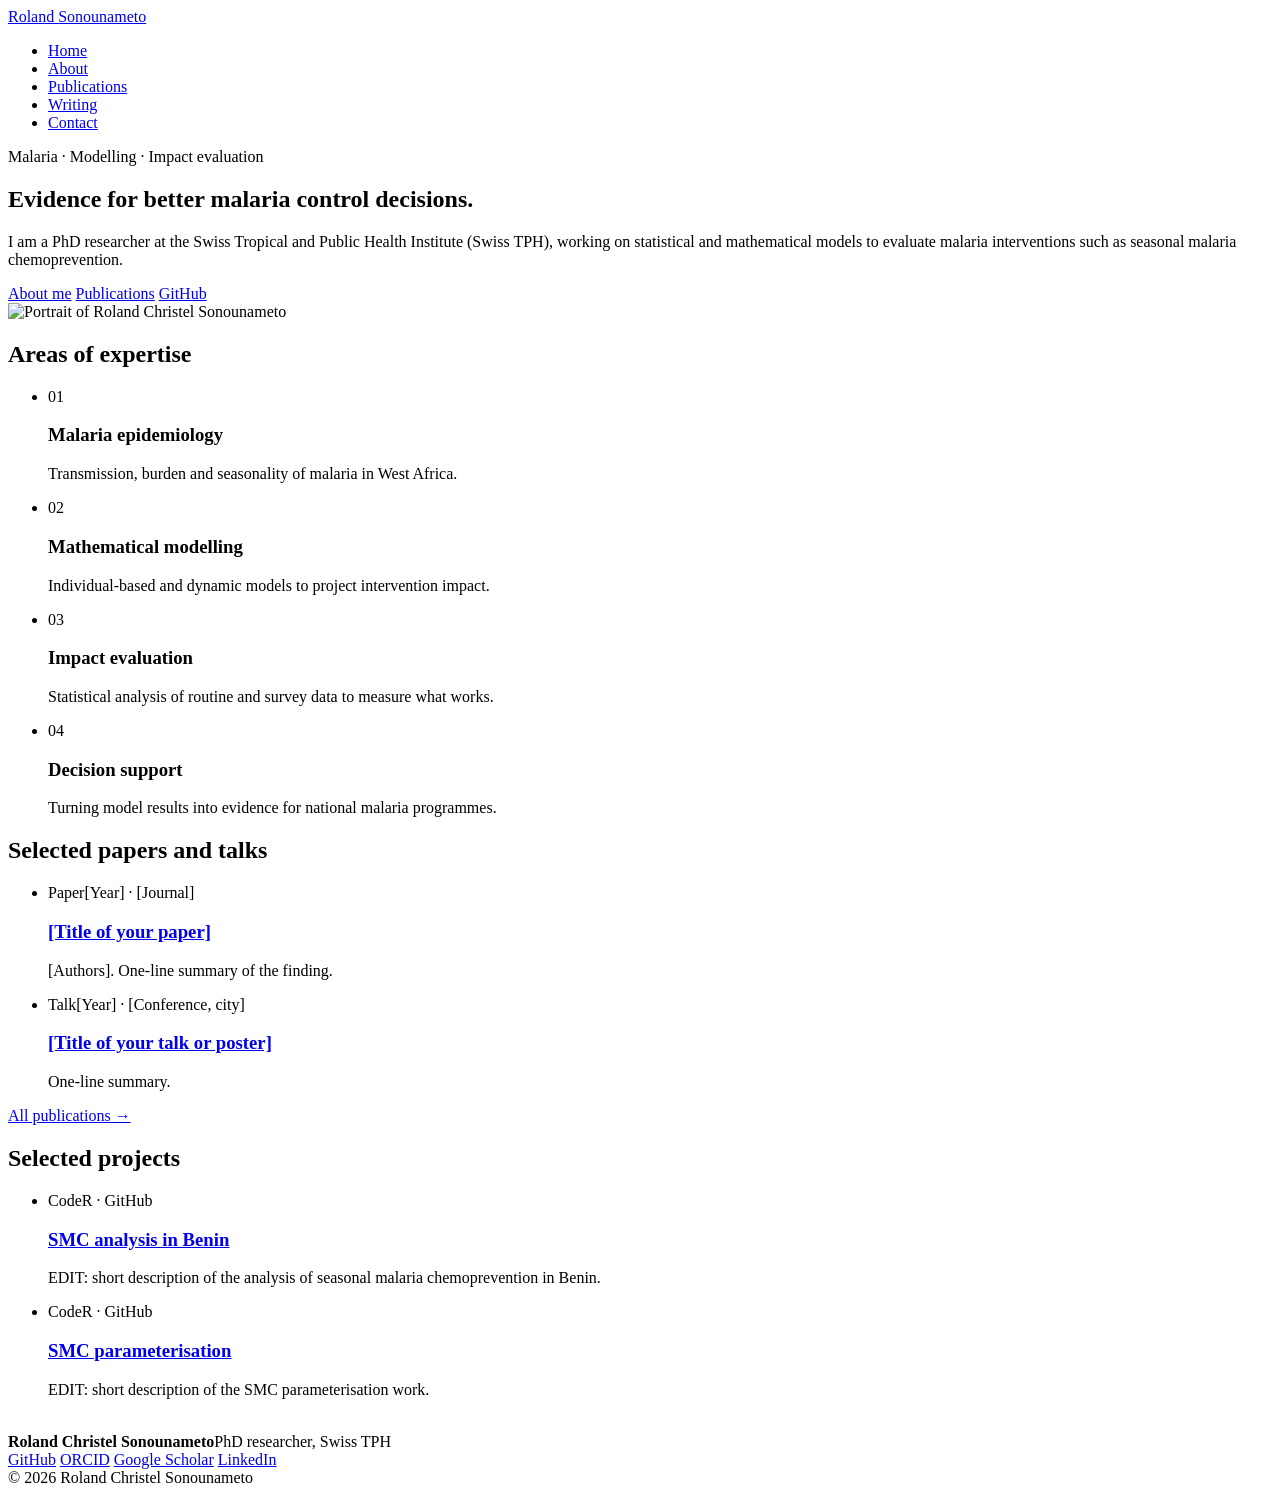
==== index.html @ ac86896c "Add files via upload" ====
<!doctype html>
<html lang="en">
<head>
  <meta charset="utf-8">
  <meta name="viewport" content="width=device-width, initial-scale=1">
  <title>Roland Christel Sonounameto</title>
  <meta name="description" content="Roland Christel Sonounameto: malaria epidemiology, mathematical modelling and impact evaluation.">
  <link rel="preconnect" href="https://fonts.googleapis.com">
  <link rel="preconnect" href="https://fonts.gstatic.com" crossorigin>
  <link href="https://fonts.googleapis.com/css2?family=Inter:wght@400;500;600&family=Source+Serif+4:wght@600;700&display=swap" rel="stylesheet">
  <link rel="stylesheet" href="assets/style.css">
  <link rel="icon" href="assets/avatar.svg">
</head>
<body>

<header class="site-header">
  <div class="wrap">
    <a class="logo" href="./">Roland <span>Sonounameto</span></a>
    <nav aria-label="Main">
      <ul>
        <li><a href="./" aria-current="page">Home</a></li>
        <li><a href="about.html">About</a></li>
        <li><a href="publications.html">Publications</a></li>
        <li><a href="writing.html">Writing</a></li>
        <li><a href="about.html#contact">Contact</a></li>
      </ul>
    </nav>
  </div>
</header>

<main class="wrap">

  <section class="hero">
    <div>
      <p class="eyebrow">Malaria · Modelling · Impact evaluation</p>
      <h1>Evidence for better malaria control decisions.</h1>
      <!-- EDIT: one or two sentences about what you do -->
      <p class="tagline">I am a PhD researcher at the Swiss Tropical and Public Health Institute (Swiss TPH), working on statistical and mathematical models to evaluate malaria interventions such as seasonal malaria chemoprevention.</p>
      <div class="btn-row">
        <a class="btn primary" href="about.html">About me</a>
        <a class="btn" href="publications.html">Publications</a>
        <a class="btn" href="https://github.com/rolandsonounameto">GitHub</a>
      </div>
    </div>
    <!-- EDIT: replace assets/avatar.svg with your photo, e.g. assets/photo.jpg -->
    <img class="avatar" src="assets/avatar.svg" alt="Portrait of Roland Christel Sonounameto">
  </section>

  <h2>Areas of expertise</h2>
  <!-- EDIT: adjust to your own focus areas -->
  <ul class="numbered">
    <li><span class="num">01</span><h3>Malaria epidemiology</h3><p>Transmission, burden and seasonality of malaria in West Africa.</p></li>
    <li><span class="num">02</span><h3>Mathematical modelling</h3><p>Individual-based and dynamic models to project intervention impact.</p></li>
    <li><span class="num">03</span><h3>Impact evaluation</h3><p>Statistical analysis of routine and survey data to measure what works.</p></li>
    <li><span class="num">04</span><h3>Decision support</h3><p>Turning model results into evidence for national malaria programmes.</p></li>
  </ul>

  <h2>Selected papers and talks</h2>
  <!-- EDIT: add your real outputs; copy one <li> block per item -->
  <ul class="items">
    <li>
      <div class="meta"><span class="tag">Paper</span>[Year] · [Journal]</div>
      <h3><a href="#">[Title of your paper]</a></h3>
      <p>[Authors]. One-line summary of the finding.</p>
    </li>
    <li>
      <div class="meta"><span class="tag">Talk</span>[Year] · [Conference, city]</div>
      <h3><a href="#">[Title of your talk or poster]</a></h3>
      <p>One-line summary.</p>
    </li>
  </ul>
  <a class="more" href="publications.html">All publications →</a>

  <h2>Selected projects</h2>
  <ul class="items">
    <li>
      <div class="meta"><span class="tag">Code</span>R · GitHub</div>
      <h3><a href="https://github.com/rolandsonounameto/SMC_Analysis_Benin">SMC analysis in Benin</a></h3>
      <p>EDIT: short description of the analysis of seasonal malaria chemoprevention in Benin.</p>
    </li>
    <li>
      <div class="meta"><span class="tag">Code</span>R · GitHub</div>
      <h3><a href="https://github.com/rolandsonounameto/smcParameterisation">SMC parameterisation</a></h3>
      <p>EDIT: short description of the SMC parameterisation work.</p>
    </li>
  </ul>

</main>

<footer class="site-footer">
  <div class="wrap">
    <div class="profile-card">
      <img src="assets/avatar.svg" alt="">
      <div><strong>Roland Christel Sonounameto</strong>PhD researcher, Swiss TPH</div>
    </div>
    <div class="social">
      <a href="https://github.com/rolandsonounameto">GitHub</a>
      <!-- EDIT: add your links -->
      <a href="#">ORCID</a>
      <a href="#">Google Scholar</a>
      <a href="#">LinkedIn</a>
    </div>
    <div>© 2026 Roland Christel Sonounameto</div>
  </div>
</footer>

</body>
</html>
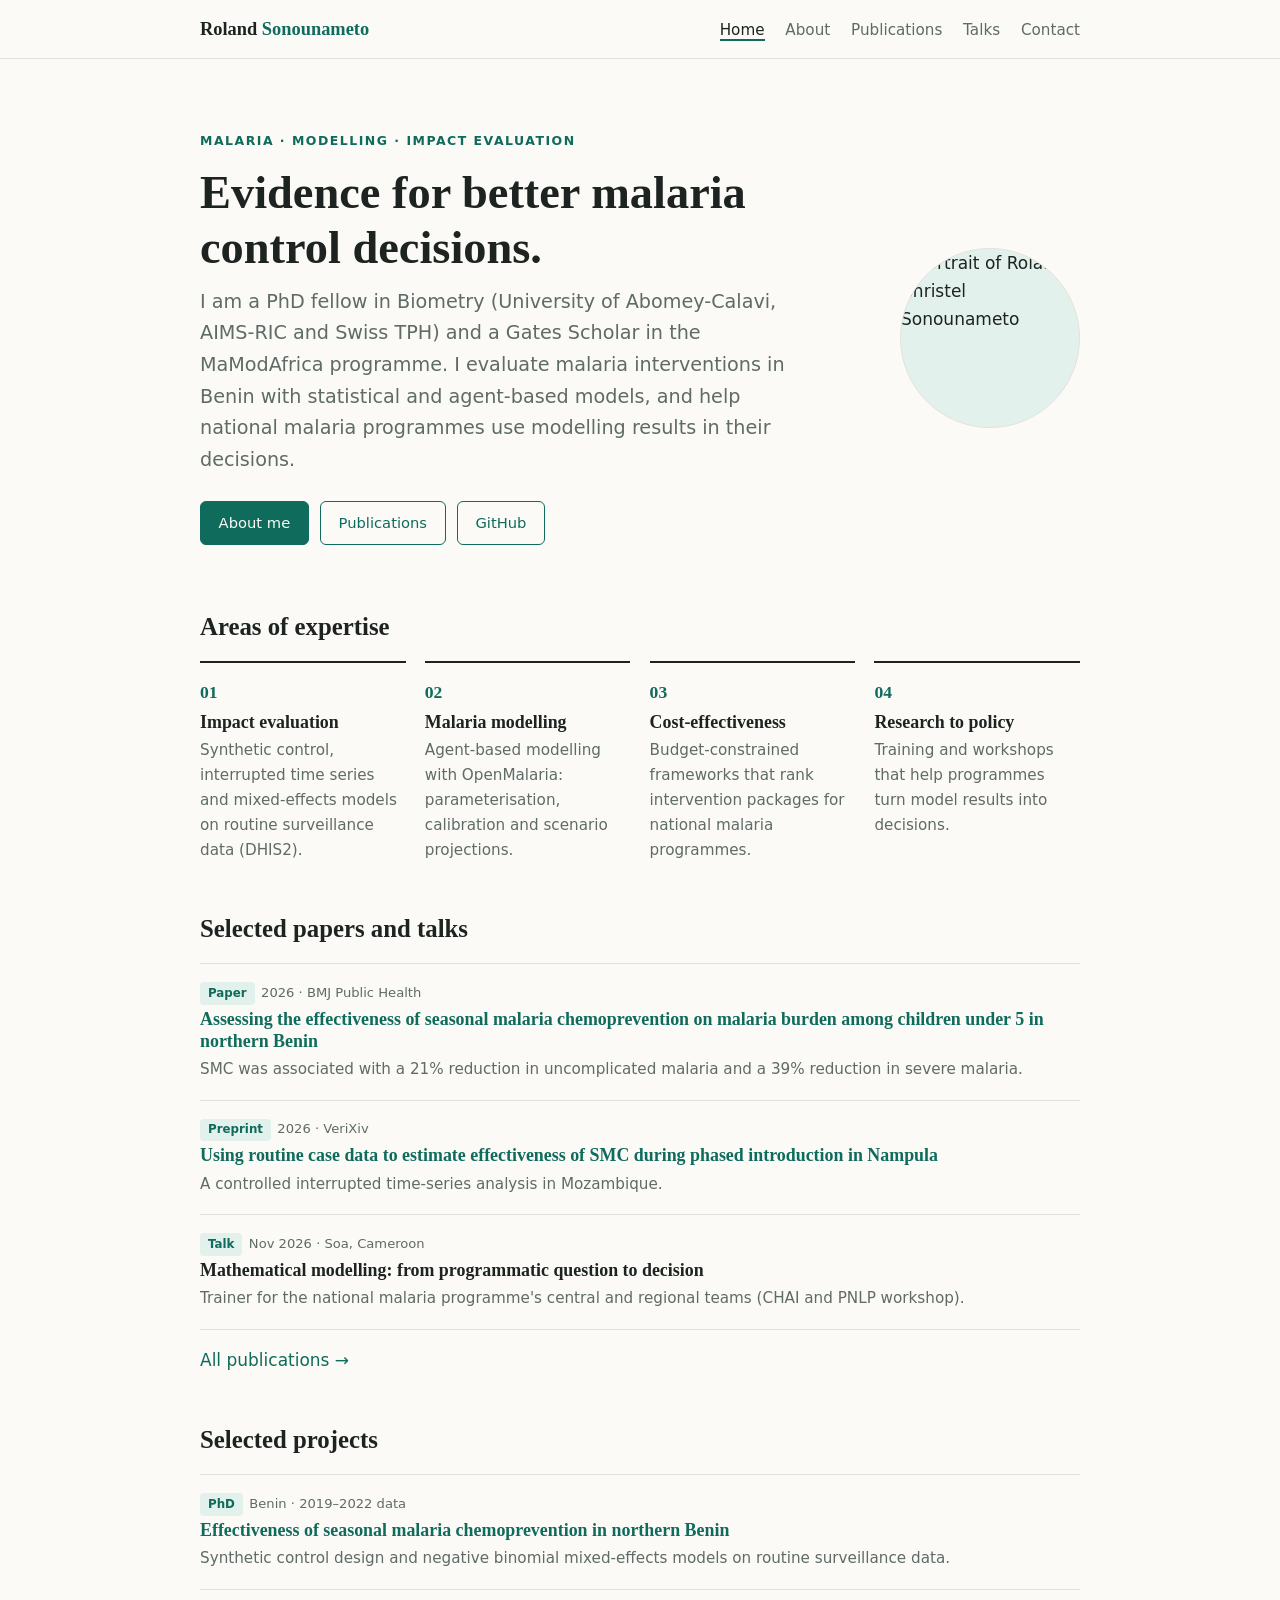
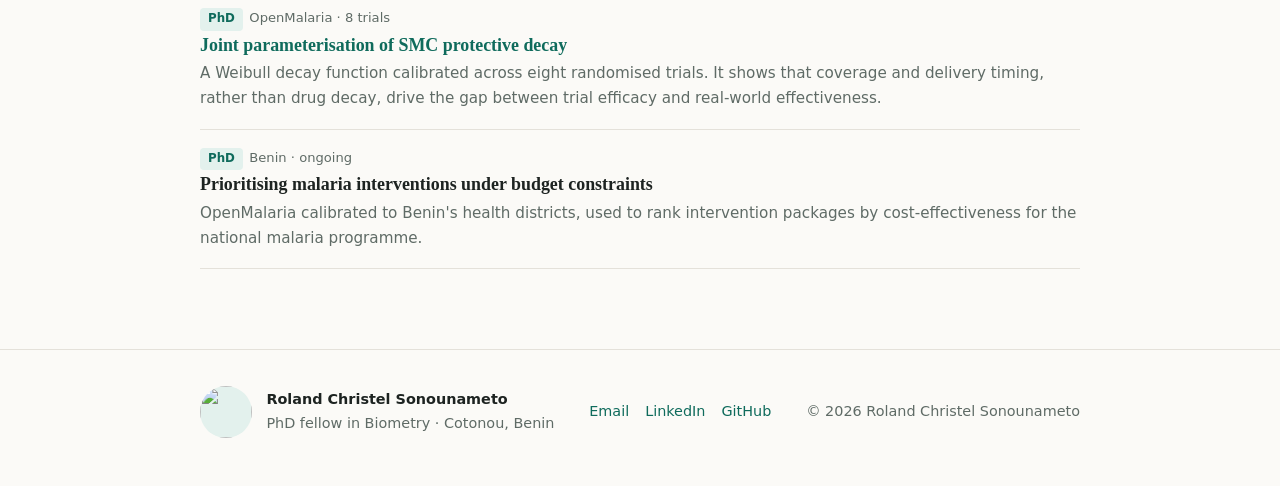
==== commit d883ace2: "Add files via upload" ====
--- a/index.html
+++ b/index.html
@@ -4,7 +4,7 @@
   <meta charset="utf-8">
   <meta name="viewport" content="width=device-width, initial-scale=1">
   <title>Roland Christel Sonounameto</title>
-  <meta name="description" content="Roland Christel Sonounameto: malaria epidemiology, mathematical modelling and impact evaluation.">
+  <meta name="description" content="Roland Christel Sonounameto, PhD fellow in Biometry: malaria impact evaluation, mathematical and agent-based modelling, and cost-effectiveness for national malaria programmes.">
   <link rel="preconnect" href="https://fonts.googleapis.com">
   <link rel="preconnect" href="https://fonts.gstatic.com" crossorigin>
   <link href="https://fonts.googleapis.com/css2?family=Inter:wght@400;500;600&family=Source+Serif+4:wght@600;700&display=swap" rel="stylesheet">
@@ -21,7 +21,7 @@
         <li><a href="./" aria-current="page">Home</a></li>
         <li><a href="about.html">About</a></li>
         <li><a href="publications.html">Publications</a></li>
-        <li><a href="writing.html">Writing</a></li>
+        <li><a href="talks.html">Talks</a></li>
         <li><a href="about.html#contact">Contact</a></li>
       </ul>
     </nav>
@@ -34,39 +34,40 @@
     <div>
       <p class="eyebrow">Malaria · Modelling · Impact evaluation</p>
       <h1>Evidence for better malaria control decisions.</h1>
-      <!-- EDIT: one or two sentences about what you do -->
-      <p class="tagline">I am a PhD researcher at the Swiss Tropical and Public Health Institute (Swiss TPH), working on statistical and mathematical models to evaluate malaria interventions such as seasonal malaria chemoprevention.</p>
+      <p class="tagline">I am a PhD fellow in Biometry (University of Abomey-Calavi, AIMS-RIC and Swiss TPH) and a Gates Scholar in the MaModAfrica programme. I evaluate malaria interventions in Benin with statistical and agent-based models, and help national malaria programmes use modelling results in their decisions.</p>
       <div class="btn-row">
         <a class="btn primary" href="about.html">About me</a>
         <a class="btn" href="publications.html">Publications</a>
         <a class="btn" href="https://github.com/rolandsonounameto">GitHub</a>
       </div>
     </div>
-    <!-- EDIT: replace assets/avatar.svg with your photo, e.g. assets/photo.jpg -->
-    <img class="avatar" src="assets/avatar.svg" alt="Portrait of Roland Christel Sonounameto">
+    <img class="avatar" src="assets/photo.jpg" alt="Portrait of Roland Christel Sonounameto">
   </section>
 
   <h2>Areas of expertise</h2>
-  <!-- EDIT: adjust to your own focus areas -->
   <ul class="numbered">
-    <li><span class="num">01</span><h3>Malaria epidemiology</h3><p>Transmission, burden and seasonality of malaria in West Africa.</p></li>
-    <li><span class="num">02</span><h3>Mathematical modelling</h3><p>Individual-based and dynamic models to project intervention impact.</p></li>
-    <li><span class="num">03</span><h3>Impact evaluation</h3><p>Statistical analysis of routine and survey data to measure what works.</p></li>
-    <li><span class="num">04</span><h3>Decision support</h3><p>Turning model results into evidence for national malaria programmes.</p></li>
+    <li><span class="num">01</span><h3>Impact evaluation</h3><p>Synthetic control, interrupted time series and mixed-effects models on routine surveillance data (DHIS2).</p></li>
+    <li><span class="num">02</span><h3>Malaria modelling</h3><p>Agent-based modelling with OpenMalaria: parameterisation, calibration and scenario projections.</p></li>
+    <li><span class="num">03</span><h3>Cost-effectiveness</h3><p>Budget-constrained frameworks that rank intervention packages for national malaria programmes.</p></li>
+    <li><span class="num">04</span><h3>Research to policy</h3><p>Training and workshops that help programmes turn model results into decisions.</p></li>
   </ul>
 
   <h2>Selected papers and talks</h2>
-  <!-- EDIT: add your real outputs; copy one <li> block per item -->
   <ul class="items">
     <li>
-      <div class="meta"><span class="tag">Paper</span>[Year] · [Journal]</div>
-      <h3><a href="#">[Title of your paper]</a></h3>
-      <p>[Authors]. One-line summary of the finding.</p>
+      <div class="meta"><span class="tag">Paper</span>2026 · BMJ Public Health</div>
+      <h3><a href="https://doi.org/10.1136/bmjph-2025-004335">Assessing the effectiveness of seasonal malaria chemoprevention on malaria burden among children under 5 in northern Benin</a></h3>
+      <p>SMC was associated with a 21% reduction in uncomplicated malaria and a 39% reduction in severe malaria.</p>
     </li>
     <li>
-      <div class="meta"><span class="tag">Talk</span>[Year] · [Conference, city]</div>
-      <h3><a href="#">[Title of your talk or poster]</a></h3>
-      <p>One-line summary.</p>
+      <div class="meta"><span class="tag">Preprint</span>2026 · VeriXiv</div>
+      <h3><a href="https://doi.org/10.12688/verixiv.3944.1">Using routine case data to estimate effectiveness of SMC during phased introduction in Nampula</a></h3>
+      <p>A controlled interrupted time-series analysis in Mozambique.</p>
+    </li>
+    <li>
+      <div class="meta"><span class="tag">Talk</span>Nov 2026 · Soa, Cameroon</div>
+      <h3>Mathematical modelling: from programmatic question to decision</h3>
+      <p>Trainer for the national malaria programme's central and regional teams (CHAI and PNLP workshop).</p>
     </li>
   </ul>
   <a class="more" href="publications.html">All publications →</a>
@@ -74,14 +75,19 @@
   <h2>Selected projects</h2>
   <ul class="items">
     <li>
-      <div class="meta"><span class="tag">Code</span>R · GitHub</div>
-      <h3><a href="https://github.com/rolandsonounameto/SMC_Analysis_Benin">SMC analysis in Benin</a></h3>
-      <p>EDIT: short description of the analysis of seasonal malaria chemoprevention in Benin.</p>
+      <div class="meta"><span class="tag">PhD</span>Benin · 2019–2022 data</div>
+      <h3><a href="https://github.com/rolandsonounameto/SMC_Analysis_Benin">Effectiveness of seasonal malaria chemoprevention in northern Benin</a></h3>
+      <p>Synthetic control design and negative binomial mixed-effects models on routine surveillance data.</p>
     </li>
     <li>
-      <div class="meta"><span class="tag">Code</span>R · GitHub</div>
-      <h3><a href="https://github.com/rolandsonounameto/smcParameterisation">SMC parameterisation</a></h3>
-      <p>EDIT: short description of the SMC parameterisation work.</p>
+      <div class="meta"><span class="tag">PhD</span>OpenMalaria · 8 trials</div>
+      <h3><a href="https://github.com/rolandsonounameto/smcParameterisation">Joint parameterisation of SMC protective decay</a></h3>
+      <p>A Weibull decay function calibrated across eight randomised trials. It shows that coverage and delivery timing, rather than drug decay, drive the gap between trial efficacy and real-world effectiveness.</p>
+    </li>
+    <li>
+      <div class="meta"><span class="tag">PhD</span>Benin · ongoing</div>
+      <h3>Prioritising malaria interventions under budget constraints</h3>
+      <p>OpenMalaria calibrated to Benin's health districts, used to rank intervention packages by cost-effectiveness for the national malaria programme.</p>
     </li>
   </ul>
 
@@ -90,15 +96,13 @@
 <footer class="site-footer">
   <div class="wrap">
     <div class="profile-card">
-      <img src="assets/avatar.svg" alt="">
-      <div><strong>Roland Christel Sonounameto</strong>PhD researcher, Swiss TPH</div>
+      <img src="assets/photo.jpg" alt="">
+      <div><strong>Roland Christel Sonounameto</strong>PhD fellow in Biometry · Cotonou, Benin</div>
     </div>
     <div class="social">
+      <a href="mailto:roland.sonounameto@outlook.com">Email</a>
+      <a href="https://www.linkedin.com/in/rolandsonounameto/">LinkedIn</a>
       <a href="https://github.com/rolandsonounameto">GitHub</a>
-      <!-- EDIT: add your links -->
-      <a href="#">ORCID</a>
-      <a href="#">Google Scholar</a>
-      <a href="#">LinkedIn</a>
     </div>
     <div>© 2026 Roland Christel Sonounameto</div>
   </div>
--- a/assets/style.css
+++ b/assets/style.css
@@ -0,0 +1,120 @@
+/* ---------- Tokens ---------- */
+:root {
+  --bg: #fbfaf7;
+  --surface: #ffffff;
+  --text: #1d2321;
+  --muted: #5f6b66;
+  --line: #e4e1da;
+  --accent: #0f6b5c;      /* deep teal */
+  --accent-soft: #e3f1ed;
+  --max: 920px;
+  --serif: "Source Serif 4", Georgia, serif;
+  --sans: "Inter", system-ui, -apple-system, "Segoe UI", sans-serif;
+}
+@media (prefers-color-scheme: dark) {
+  :root {
+    --bg: #141816;
+    --surface: #1b201e;
+    --text: #e9ece9;
+    --muted: #a3ada8;
+    --line: #2c3330;
+    --accent: #5fc4ad;
+    --accent-soft: #1f3530;
+  }
+}
+
+/* ---------- Base ---------- */
+* { box-sizing: border-box; }
+html { -webkit-text-size-adjust: 100%; }
+body {
+  margin: 0;
+  background: var(--bg);
+  color: var(--text);
+  font: 17px/1.65 var(--sans);
+}
+a { color: var(--accent); text-decoration: none; }
+a:hover { text-decoration: underline; }
+img { max-width: 100%; display: block; }
+h1, h2, h3 { font-family: var(--serif); line-height: 1.2; font-weight: 600; }
+h1 { font-size: clamp(2rem, 5vw, 2.9rem); margin: 0 0 .6rem; }
+h2 { font-size: 1.55rem; margin: 3.2rem 0 1.2rem; }
+h3 { font-size: 1.12rem; margin: 0 0 .3rem; }
+.wrap { max-width: var(--max); margin: 0 auto; padding: 0 20px; }
+
+/* ---------- Header / nav ---------- */
+.site-header {
+  border-bottom: 1px solid var(--line);
+  background: var(--bg);
+  position: sticky; top: 0; z-index: 10;
+}
+.site-header .wrap {
+  display: flex; align-items: center; justify-content: space-between;
+  gap: 1rem; flex-wrap: wrap; padding-top: 14px; padding-bottom: 14px;
+}
+.logo { font-family: var(--serif); font-weight: 700; font-size: 1.15rem; color: var(--text); }
+.logo span { color: var(--accent); }
+nav ul { list-style: none; display: flex; flex-wrap: wrap; gap: .2rem 1.3rem; margin: 0; padding: 0; }
+nav a { color: var(--muted); font-size: .95rem; }
+nav a:hover, nav a[aria-current="page"] { color: var(--text); text-decoration: none; }
+nav a[aria-current="page"] { border-bottom: 2px solid var(--accent); }
+
+/* ---------- Hero ---------- */
+.hero { padding: 4.5rem 0 1rem; display: grid; grid-template-columns: 1fr 180px; gap: 2.5rem; align-items: center; }
+.hero .tagline { font-size: 1.2rem; color: var(--muted); max-width: 38rem; margin: 0; }
+.avatar {
+  width: 180px; height: 180px; border-radius: 50%; object-fit: cover;
+  background: var(--accent-soft); border: 1px solid var(--line);
+}
+.eyebrow { text-transform: uppercase; letter-spacing: .12em; font-size: .78rem; color: var(--accent); font-weight: 600; margin: 0 0 .8rem; }
+.btn-row { display: flex; flex-wrap: wrap; gap: .7rem; margin-top: 1.6rem; }
+.btn {
+  display: inline-block; padding: .55rem 1.1rem; border-radius: 6px;
+  border: 1px solid var(--accent); font-size: .92rem; font-weight: 500;
+}
+.btn.primary { background: var(--accent); color: var(--bg); }
+.btn:hover { text-decoration: none; opacity: .88; }
+
+/* ---------- Numbered items ---------- */
+.numbered { display: grid; grid-template-columns: repeat(auto-fit, minmax(190px, 1fr)); gap: 1.2rem; padding: 0; margin: 0; list-style: none; }
+.numbered li { border-top: 2px solid var(--text); padding-top: .9rem; }
+.numbered .num { font-family: var(--serif); color: var(--accent); font-size: 1.1rem; font-weight: 700; display: block; margin-bottom: .3rem; }
+.numbered p { margin: .2rem 0 0; color: var(--muted); font-size: .95rem; }
+
+/* ---------- Lists of items (papers, posts, projects) ---------- */
+.items { list-style: none; padding: 0; margin: 0; }
+.items li { padding: 1.1rem 0; border-bottom: 1px solid var(--line); }
+.items li:first-child { border-top: 1px solid var(--line); }
+.meta { font-size: .82rem; color: var(--muted); margin-bottom: .25rem; }
+.tag {
+  display: inline-block; background: var(--accent-soft); color: var(--accent);
+  font-size: .74rem; font-weight: 600; padding: .1rem .5rem; border-radius: 4px; margin-right: .4rem;
+}
+.items p { margin: .3rem 0 0; color: var(--muted); font-size: .95rem; }
+.more { display: inline-block; margin-top: 1rem; font-weight: 500; }
+
+/* ---------- Prose pages ---------- */
+.page { padding: 3.5rem 0 1rem; }
+.page .lead { font-size: 1.15rem; color: var(--muted); }
+.page ul.bullets li { margin-bottom: .45rem; }
+.filters { display: flex; flex-wrap: wrap; gap: .5rem; margin: 1rem 0 1.5rem; }
+.filters button {
+  font: inherit; font-size: .88rem; cursor: pointer; background: transparent; color: var(--muted);
+  border: 1px solid var(--line); border-radius: 99px; padding: .3rem .9rem;
+}
+.filters button.active { background: var(--text); color: var(--bg); border-color: var(--text); }
+
+/* ---------- Footer ---------- */
+.site-footer { margin-top: 5rem; border-top: 1px solid var(--line); padding: 2.2rem 0 3rem; font-size: .9rem; color: var(--muted); }
+.site-footer .wrap { display: flex; flex-wrap: wrap; justify-content: space-between; gap: 1.5rem; align-items: center; }
+.profile-card { display: flex; gap: .9rem; align-items: center; }
+.profile-card img { width: 52px; height: 52px; border-radius: 50%; object-fit: cover; background: var(--accent-soft); }
+.profile-card strong { color: var(--text); display: block; }
+.social { display: flex; gap: 1rem; flex-wrap: wrap; }
+
+/* ---------- Mobile ---------- */
+@media (max-width: 640px) {
+  body { font-size: 16px; }
+  .hero { grid-template-columns: 1fr; padding-top: 2.5rem; gap: 1.5rem; }
+  .hero .avatar { order: -1; width: 120px; height: 120px; }
+  .site-header { position: static; }
+}
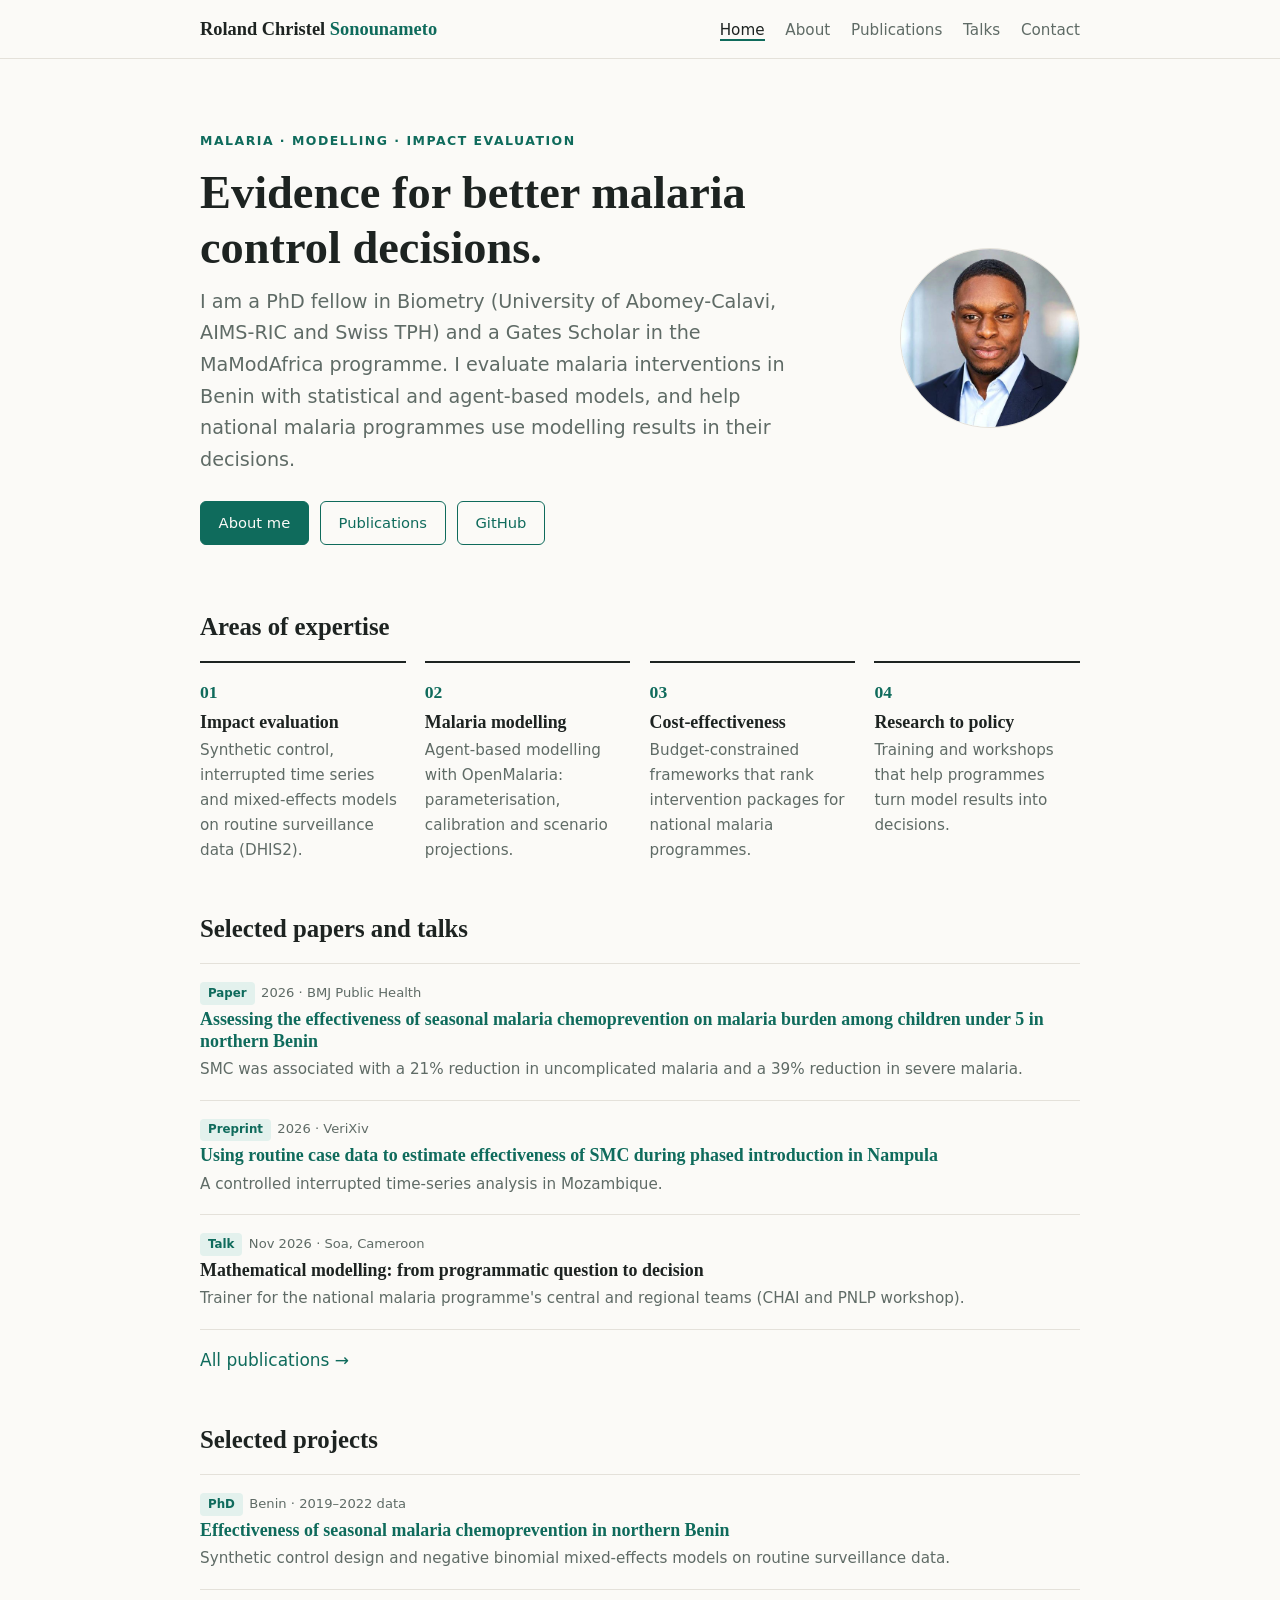
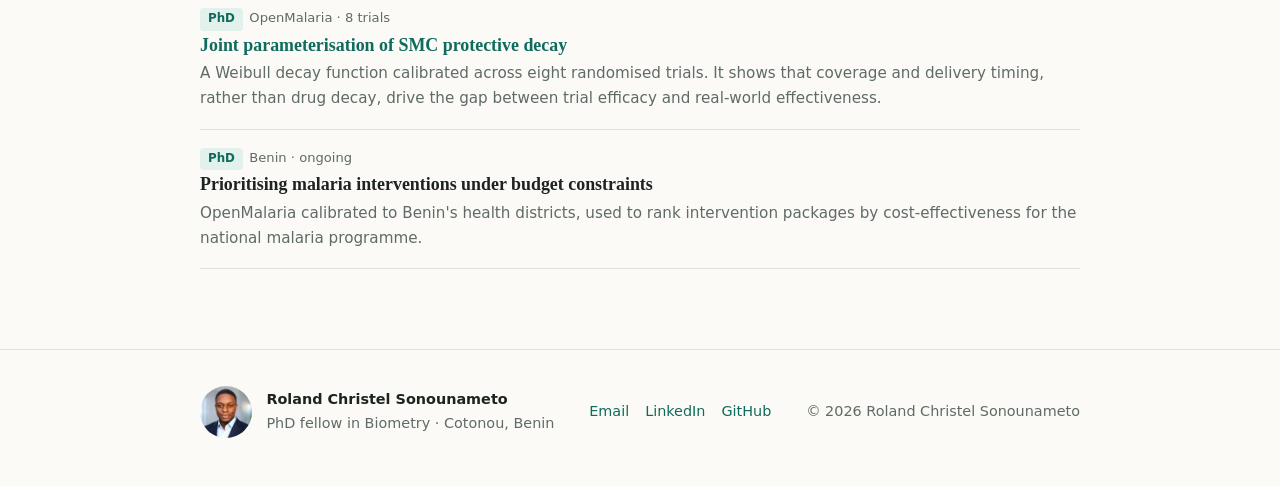
==== commit 27282c8b: "Update logo text to include 'Christel'" ====
--- a/index.html
+++ b/index.html
@@ -15,7 +15,7 @@
 
 <header class="site-header">
   <div class="wrap">
-    <a class="logo" href="./">Roland <span>Sonounameto</span></a>
+    <a class="logo" href="./">Roland Christel <span>Sonounameto</span></a>
     <nav aria-label="Main">
       <ul>
         <li><a href="./" aria-current="page">Home</a></li>
